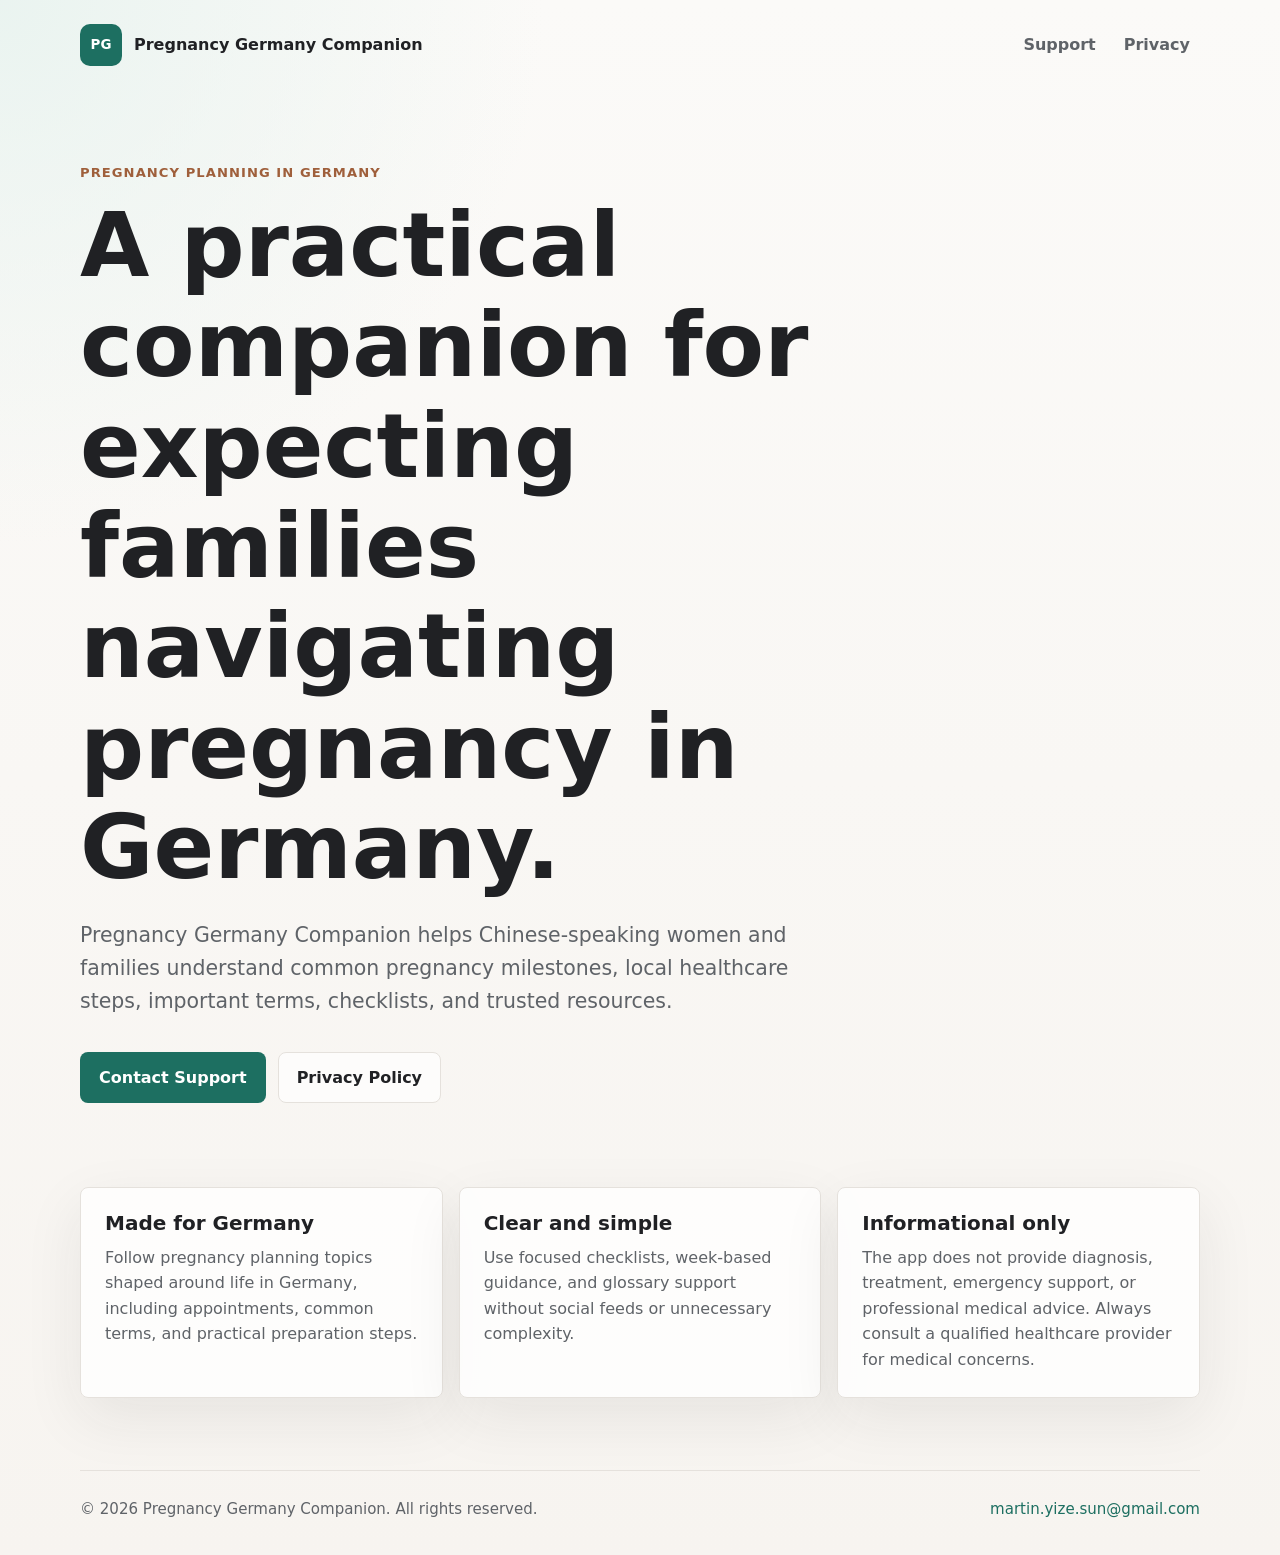
==== index.html @ ea16d4d1 "Create GitHub Pages app listing site" ====
<!doctype html>
<html lang="en">
  <head>
    <meta charset="utf-8">
    <meta name="viewport" content="width=device-width, initial-scale=1">
    <meta name="description" content="Pregnancy Germany Companion helps Chinese-speaking families navigate pregnancy planning in Germany with checklists, glossary support, and trusted resources.">
    <title>Pregnancy Germany Companion</title>
    <link rel="stylesheet" href="styles.css">
  </head>
  <body>
    <header class="site-header">
      <a class="brand" href="index.html" aria-label="Pregnancy Germany Companion home">
        <span class="brand-mark" aria-hidden="true">PG</span>
        <span>Pregnancy Germany Companion</span>
      </a>
      <nav class="site-nav" aria-label="Main navigation">
        <a href="support.html">Support</a>
        <a href="privacy.html">Privacy</a>
      </nav>
    </header>

    <main>
      <section class="hero">
        <div class="hero-content">
          <p class="eyebrow">Pregnancy planning in Germany</p>
          <h1>A practical companion for expecting families navigating pregnancy in Germany.</h1>
          <p class="lead">
            Pregnancy Germany Companion helps Chinese-speaking women and families understand common pregnancy milestones, local healthcare steps, important terms, checklists, and trusted resources.
          </p>
          <div class="actions" aria-label="App information links">
            <a class="button primary" href="support.html">Contact Support</a>
            <a class="button secondary" href="privacy.html">Privacy Policy</a>
          </div>
        </div>
      </section>

      <section class="content-grid" aria-label="App highlights">
        <article>
          <h2>Made for Germany</h2>
          <p>Follow pregnancy planning topics shaped around life in Germany, including appointments, common terms, and practical preparation steps.</p>
        </article>
        <article>
          <h2>Clear and simple</h2>
          <p>Use focused checklists, week-based guidance, and glossary support without social feeds or unnecessary complexity.</p>
        </article>
        <article>
          <h2>Informational only</h2>
          <p>The app does not provide diagnosis, treatment, emergency support, or professional medical advice. Always consult a qualified healthcare provider for medical concerns.</p>
        </article>
      </section>
    </main>

    <footer class="site-footer">
      <p>&copy; 2026 Pregnancy Germany Companion. All rights reserved.</p>
      <p><a href="mailto:martin.yize.sun@gmail.com">martin.yize.sun@gmail.com</a></p>
    </footer>
  </body>
</html>
---- styles.css ----
:root {
  color-scheme: light;
  --bg: #fbfaf8;
  --surface: #ffffff;
  --text: #202124;
  --muted: #5f6368;
  --line: #e5e1dc;
  --accent: #1d6f61;
  --accent-dark: #155348;
  --accent-soft: #e8f3ef;
  --warm: #9f5f3b;
  --shadow: 0 20px 60px rgba(32, 33, 36, 0.08);
  font-family: Inter, ui-sans-serif, system-ui, -apple-system, BlinkMacSystemFont, "Segoe UI", sans-serif;
}

* {
  box-sizing: border-box;
}

html {
  min-width: 320px;
  background: var(--bg);
}

body {
  margin: 0;
  color: var(--text);
  background:
    radial-gradient(circle at top left, rgba(232, 243, 239, 0.9), transparent 34rem),
    linear-gradient(180deg, #fbfaf8 0%, #f7f4f0 100%);
  font-size: 16px;
  line-height: 1.6;
}

a {
  color: var(--accent);
  text-decoration: none;
}

a:hover,
a:focus-visible {
  color: var(--accent-dark);
  text-decoration: underline;
}

.site-header,
.site-footer,
main {
  width: min(1120px, calc(100% - 32px));
  margin: 0 auto;
}

.site-header {
  display: flex;
  align-items: center;
  justify-content: space-between;
  gap: 20px;
  padding: 24px 0;
}

.brand {
  display: inline-flex;
  align-items: center;
  gap: 12px;
  color: var(--text);
  font-weight: 700;
  line-height: 1.2;
}

.brand:hover,
.brand:focus-visible {
  color: var(--text);
}

.brand-mark {
  display: inline-grid;
  width: 42px;
  height: 42px;
  place-items: center;
  flex: 0 0 auto;
  border-radius: 10px;
  background: var(--accent);
  color: #fff;
  font-size: 0.84rem;
  letter-spacing: 0;
}

.site-nav {
  display: flex;
  align-items: center;
  gap: 8px;
}

.site-nav a {
  padding: 8px 10px;
  border-radius: 8px;
  color: var(--muted);
  font-weight: 600;
}

.site-nav a:hover,
.site-nav a:focus-visible,
.site-nav a[aria-current="page"] {
  background: var(--accent-soft);
  color: var(--accent-dark);
  text-decoration: none;
}

.hero {
  display: grid;
  min-height: 62vh;
  align-items: center;
  padding: 72px 0 56px;
}

.hero-content,
.page-header {
  max-width: 820px;
}

.eyebrow {
  margin: 0 0 12px;
  color: var(--warm);
  font-size: 0.82rem;
  font-weight: 800;
  letter-spacing: 0.08em;
  text-transform: uppercase;
}

h1,
h2 {
  margin: 0;
  line-height: 1.12;
  letter-spacing: 0;
}

h1 {
  max-width: 14ch;
  font-size: clamp(2.55rem, 8vw, 5.6rem);
}

h2 {
  font-size: 1.25rem;
}

p {
  margin: 0;
}

.lead {
  max-width: 720px;
  margin-top: 22px;
  color: var(--muted);
  font-size: clamp(1.08rem, 2vw, 1.28rem);
}

.actions {
  display: flex;
  flex-wrap: wrap;
  gap: 12px;
  margin-top: 34px;
}

.button {
  display: inline-flex;
  min-height: 48px;
  align-items: center;
  justify-content: center;
  border: 1px solid transparent;
  border-radius: 8px;
  padding: 12px 18px;
  font-weight: 750;
}

.button:hover,
.button:focus-visible {
  text-decoration: none;
}

.button.primary {
  background: var(--accent);
  color: #fff;
}

.button.primary:hover,
.button.primary:focus-visible {
  background: var(--accent-dark);
  color: #fff;
}

.button.secondary {
  border-color: var(--line);
  background: rgba(255, 255, 255, 0.72);
  color: var(--text);
}

.button.secondary:hover,
.button.secondary:focus-visible {
  border-color: var(--accent);
  color: var(--accent-dark);
}

.content-grid {
  display: grid;
  grid-template-columns: repeat(3, minmax(0, 1fr));
  gap: 16px;
  padding: 28px 0 72px;
}

.content-grid article,
.panel,
.policy {
  border: 1px solid var(--line);
  border-radius: 8px;
  background: rgba(255, 255, 255, 0.82);
  box-shadow: var(--shadow);
}

.content-grid article {
  padding: 24px;
}

.content-grid p,
.policy p,
.panel p {
  margin-top: 10px;
  color: var(--muted);
}

.page {
  padding: 56px 0 72px;
}

.page-header {
  margin-bottom: 28px;
}

.page-header h1 {
  max-width: 18ch;
}

.panel {
  max-width: 720px;
  padding: 28px;
}

.email-link {
  overflow-wrap: anywhere;
  font-size: 1.08rem;
  font-weight: 700;
}

.policy {
  display: grid;
  gap: 28px;
  max-width: 860px;
  padding: 32px;
}

.policy section + section {
  border-top: 1px solid var(--line);
  padding-top: 28px;
}

.site-footer {
  display: flex;
  justify-content: space-between;
  gap: 16px;
  border-top: 1px solid var(--line);
  padding: 26px 0 34px;
  color: var(--muted);
  font-size: 0.94rem;
}

@media (max-width: 760px) {
  .site-header,
  .site-footer {
    align-items: flex-start;
    flex-direction: column;
  }

  .site-nav {
    width: 100%;
  }

  .site-nav a {
    flex: 1 1 auto;
    text-align: center;
  }

  .hero {
    min-height: auto;
    padding: 48px 0 36px;
  }

  h1 {
    max-width: 12ch;
  }

  .content-grid {
    grid-template-columns: 1fr;
    padding-bottom: 52px;
  }

  .page {
    padding-top: 40px;
  }

  .panel,
  .policy,
  .content-grid article {
    padding: 22px;
  }
}

@media (max-width: 420px) {
  .site-header,
  .site-footer,
  main {
    width: min(100% - 24px, 1120px);
  }

  .brand {
    align-items: flex-start;
  }

  .actions,
  .button {
    width: 100%;
  }
}
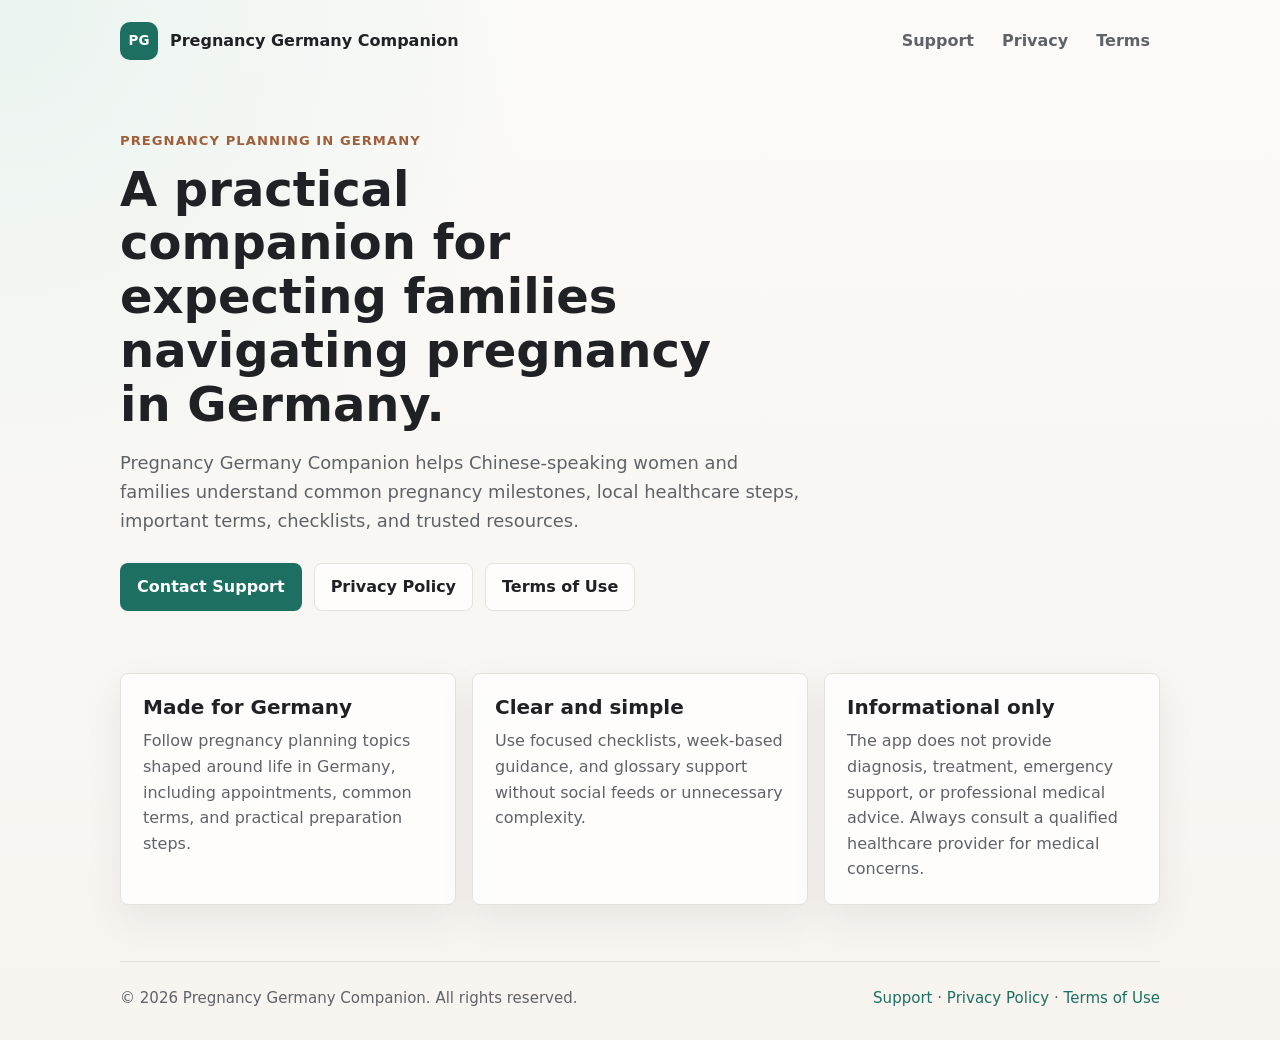
==== commit 8a2053ab: "Add terms of use page" ====
--- a/index.html
+++ b/index.html
@@ -16,6 +16,7 @@
       <nav class="site-nav" aria-label="Main navigation">
         <a href="support.html">Support</a>
         <a href="privacy.html">Privacy</a>
+        <a href="terms.html">Terms</a>
       </nav>
     </header>
 
@@ -30,6 +31,7 @@
           <div class="actions" aria-label="App information links">
             <a class="button primary" href="support.html">Contact Support</a>
             <a class="button secondary" href="privacy.html">Privacy Policy</a>
+            <a class="button secondary" href="terms.html">Terms of Use</a>
           </div>
         </div>
       </section>
@@ -52,7 +54,7 @@
 
     <footer class="site-footer">
       <p>&copy; 2026 Pregnancy Germany Companion. All rights reserved.</p>
-      <p><a href="mailto:martin.yize.sun@gmail.com">martin.yize.sun@gmail.com</a></p>
+      <p><a href="support.html">Support</a> · <a href="privacy.html">Privacy Policy</a> · <a href="terms.html">Terms of Use</a></p>
     </footer>
   </body>
 </html>
--- a/styles.css
+++ b/styles.css
@@ -9,7 +9,7 @@
   --accent-dark: #155348;
   --accent-soft: #e8f3ef;
   --warm: #9f5f3b;
-  --shadow: 0 20px 60px rgba(32, 33, 36, 0.08);
+  --shadow: 0 14px 38px rgba(32, 33, 36, 0.07);
   font-family: Inter, ui-sans-serif, system-ui, -apple-system, BlinkMacSystemFont, "Segoe UI", sans-serif;
 }
 
@@ -46,7 +46,7 @@
 .site-header,
 .site-footer,
 main {
-  width: min(1120px, calc(100% - 32px));
+  width: min(1040px, calc(100% - 32px));
   margin: 0 auto;
 }
 
@@ -55,7 +55,7 @@
   align-items: center;
   justify-content: space-between;
   gap: 20px;
-  padding: 24px 0;
+  padding: 20px 0;
 }
 
 .brand {
@@ -74,8 +74,8 @@
 
 .brand-mark {
   display: inline-grid;
-  width: 42px;
-  height: 42px;
+  width: 38px;
+  height: 38px;
   place-items: center;
   flex: 0 0 auto;
   border-radius: 10px;
@@ -108,14 +108,14 @@
 
 .hero {
   display: grid;
-  min-height: 62vh;
-  align-items: center;
-  padding: 72px 0 56px;
+  min-height: auto;
+  align-items: center;
+  padding: 48px 0 38px;
 }
 
 .hero-content,
 .page-header {
-  max-width: 820px;
+  max-width: 760px;
 }
 
 .eyebrow {
@@ -135,8 +135,8 @@
 }
 
 h1 {
-  max-width: 14ch;
-  font-size: clamp(2.55rem, 8vw, 5.6rem);
+  max-width: 18ch;
+  font-size: clamp(2.15rem, 4.5vw, 3rem);
 }
 
 h2 {
@@ -148,27 +148,27 @@
 }
 
 .lead {
-  max-width: 720px;
-  margin-top: 22px;
-  color: var(--muted);
-  font-size: clamp(1.08rem, 2vw, 1.28rem);
+  max-width: 680px;
+  margin-top: 18px;
+  color: var(--muted);
+  font-size: clamp(1rem, 1.5vw, 1.12rem);
 }
 
 .actions {
   display: flex;
   flex-wrap: wrap;
   gap: 12px;
-  margin-top: 34px;
+  margin-top: 28px;
 }
 
 .button {
   display: inline-flex;
-  min-height: 48px;
+  min-height: 44px;
   align-items: center;
   justify-content: center;
   border: 1px solid transparent;
   border-radius: 8px;
-  padding: 12px 18px;
+  padding: 10px 16px;
   font-weight: 750;
 }
 
@@ -204,7 +204,7 @@
   display: grid;
   grid-template-columns: repeat(3, minmax(0, 1fr));
   gap: 16px;
-  padding: 28px 0 72px;
+  padding: 24px 0 56px;
 }
 
 .content-grid article,
@@ -217,7 +217,7 @@
 }
 
 .content-grid article {
-  padding: 24px;
+  padding: 22px;
 }
 
 .content-grid p,
@@ -228,20 +228,41 @@
 }
 
 .page {
-  padding: 56px 0 72px;
+  padding: 42px 0 60px;
 }
 
 .page-header {
-  margin-bottom: 28px;
+  margin-bottom: 24px;
 }
 
 .page-header h1 {
-  max-width: 18ch;
+  max-width: 22ch;
 }
 
 .panel {
-  max-width: 720px;
-  padding: 28px;
+  max-width: 680px;
+  padding: 24px;
+}
+
+.support-layout {
+  display: grid;
+  grid-template-columns: repeat(2, minmax(0, 1fr));
+  gap: 16px;
+  max-width: 920px;
+}
+
+.support-layout .panel {
+  max-width: none;
+}
+
+.support-list {
+  margin: 12px 0 0;
+  padding-left: 20px;
+  color: var(--muted);
+}
+
+.support-list li + li {
+  margin-top: 8px;
 }
 
 .email-link {
@@ -252,14 +273,14 @@
 
 .policy {
   display: grid;
-  gap: 28px;
-  max-width: 860px;
-  padding: 32px;
+  gap: 24px;
+  max-width: 820px;
+  padding: 28px;
 }
 
 .policy section + section {
   border-top: 1px solid var(--line);
-  padding-top: 28px;
+  padding-top: 24px;
 }
 
 .site-footer {
@@ -267,7 +288,7 @@
   justify-content: space-between;
   gap: 16px;
   border-top: 1px solid var(--line);
-  padding: 26px 0 34px;
+  padding: 24px 0 30px;
   color: var(--muted);
   font-size: 0.94rem;
 }
@@ -290,26 +311,31 @@
 
   .hero {
     min-height: auto;
-    padding: 48px 0 36px;
+    padding: 34px 0 30px;
   }
 
   h1 {
-    max-width: 12ch;
+    max-width: 18ch;
+    font-size: clamp(2rem, 9vw, 2.65rem);
   }
 
   .content-grid {
     grid-template-columns: 1fr;
-    padding-bottom: 52px;
+    padding-bottom: 44px;
   }
 
   .page {
-    padding-top: 40px;
+    padding-top: 32px;
   }
 
   .panel,
   .policy,
   .content-grid article {
     padding: 22px;
+  }
+
+  .support-layout {
+    grid-template-columns: 1fr;
   }
 }
 
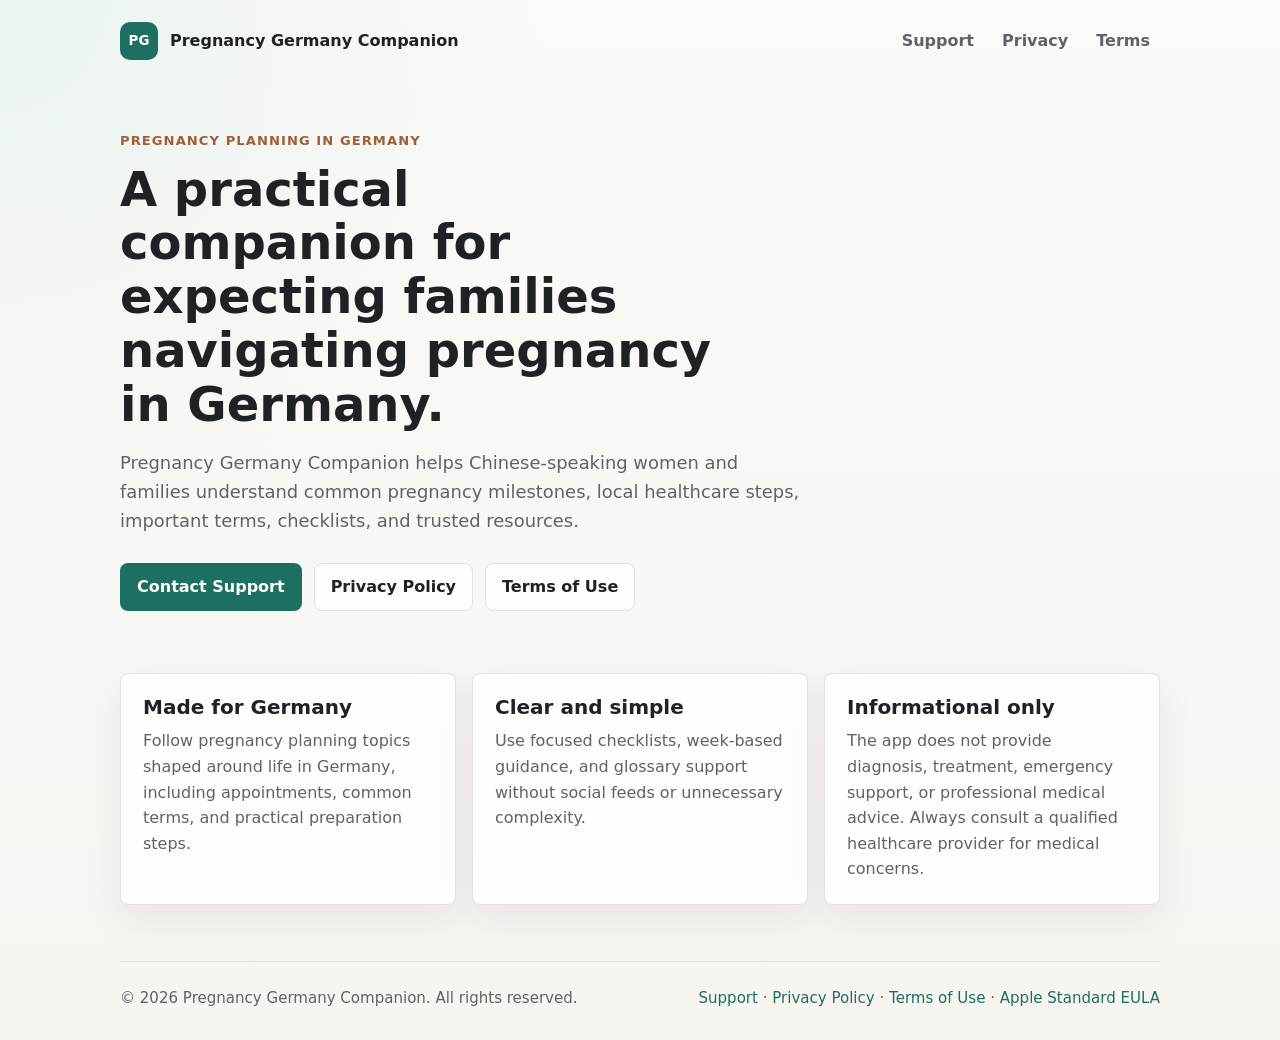
==== commit d323251b: "Clarify app terms and Apple EULA" ====
--- a/index.html
+++ b/index.html
@@ -54,7 +54,7 @@
 
     <footer class="site-footer">
       <p>&copy; 2026 Pregnancy Germany Companion. All rights reserved.</p>
-      <p><a href="support.html">Support</a> · <a href="privacy.html">Privacy Policy</a> · <a href="terms.html">Terms of Use</a></p>
+      <p><a href="support.html">Support</a> · <a href="privacy.html">Privacy Policy</a> · <a href="terms.html">Terms of Use</a> · <a href="https://www.apple.com/legal/internet-services/itunes/dev/stdeula/">Apple Standard EULA</a></p>
     </footer>
   </body>
 </html>
